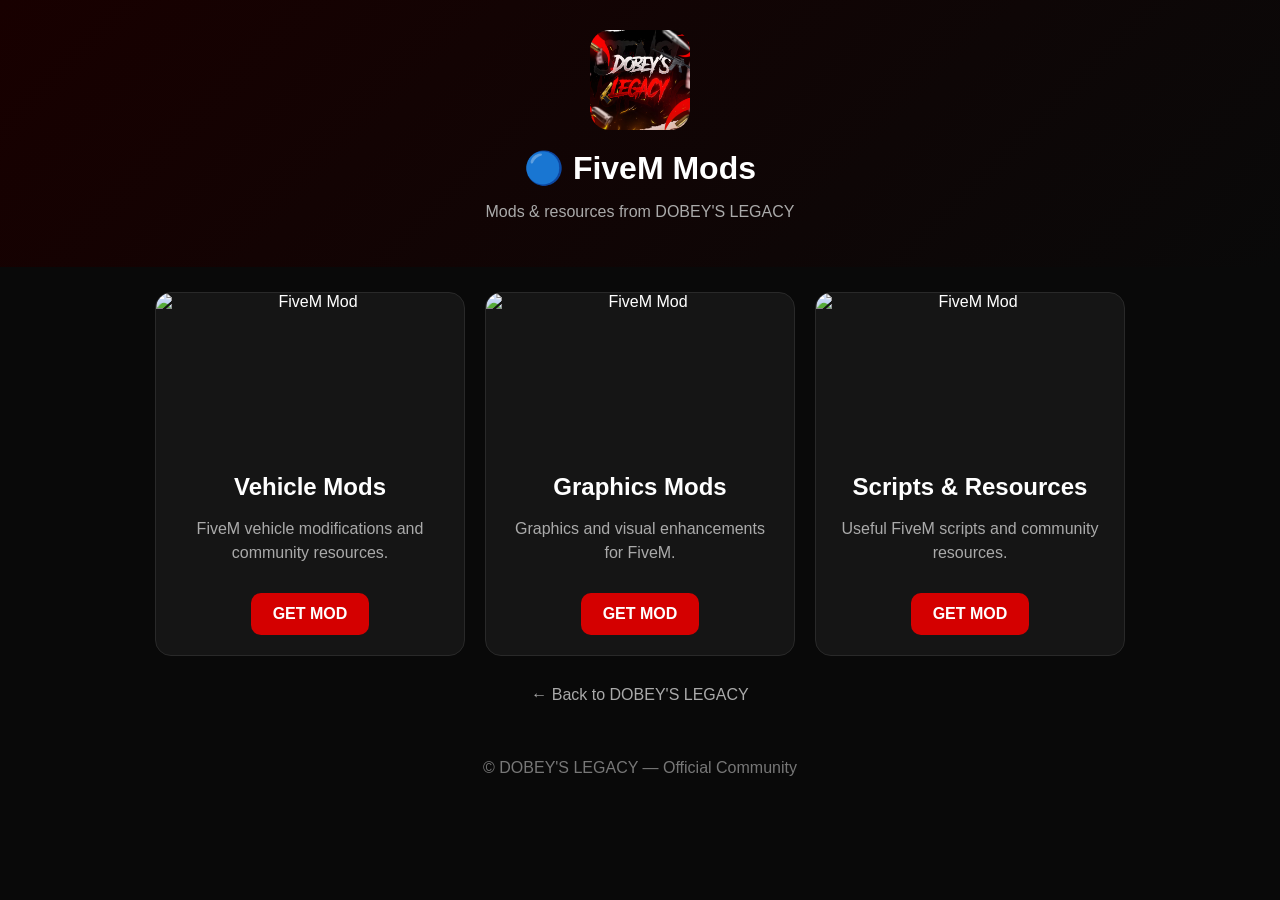
==== fivem.html @ 718fe24e "Rename Fivem.html to fivem.html" ====
<!DOCTYPE html>
<html lang="en">
<head>
    <meta charset="UTF-8">
    <meta name="viewport" content="width=device-width, initial-scale=1.0">

    <title>FiveM Mods | DOBEY'S LEGACY</title>
    <meta name="description" content="Explore FiveM mods and resources from DOBEY'S LEGACY.">

    <style>
        * {
            box-sizing: border-box;
        }

        body {
            margin: 0;
            font-family: Arial, sans-serif;
            background: #090909;
            color: #fff;
            text-align: center;
        }

        header {
            padding: 30px 15px;
            background: linear-gradient(135deg, #180000, #090909);
        }

        .logo {
            width: 100px;
            height: 100px;
            object-fit: contain;
            border-radius: 20px;
        }

        h1 {
            margin: 15px 0 8px;
            font-size: 32px;
        }

        header p {
            color: #aaa;
        }

        .container {
            max-width: 1000px;
            margin: auto;
            padding: 25px 15px;
        }

        .mods {
            display: grid;
            grid-template-columns: repeat(auto-fit, minmax(250px, 1fr));
            gap: 20px;
        }

        .mod-card {
            background: #151515;
            border: 1px solid #292929;
            border-radius: 16px;
            overflow: hidden;
            transition: 0.25s;
        }

        .mod-card:hover {
            transform: translateY(-5px);
            border-color: #d40000;
        }

        .mod-image {
            width: 100%;
            height: 160px;
            object-fit: cover;
            display: block;
        }

        .mod-content {
            padding: 20px;
        }

        .mod-content h2 {
            margin: 0 0 8px;
        }

        .mod-content p {
            color: #aaa;
            line-height: 1.5;
        }

        .btn {
            display: inline-block;
            margin-top: 12px;
            padding: 12px 22px;
            border-radius: 10px;
            background: #d40000;
            color: white;
            text-decoration: none;
            font-weight: bold;
        }

        .btn:hover {
            background: #ff1a1a;
        }

        .back {
            display: inline-block;
            margin-top: 30px;
            color: #aaa;
            text-decoration: none;
        }

        footer {
            padding: 30px 15px;
            color: #777;
        }
    </style>
</head>

<body>

<header>

    <img
        class="logo"
        src="logo.png"
        alt="DOBEY'S LEGACY Logo"
    >

    <h1>🔵 FiveM Mods</h1>

    <p>Mods & resources from DOBEY'S LEGACY</p>

</header>


<div class="container">

    <div class="mods">


        <!-- FiveM Mod 1 -->

        <div class="mod-card">

            <img
                class="mod-image"
                src="https://placehold.co/800x450/151515/ffffff?text=FiveM+MOD"
                alt="FiveM Mod"
            >

            <div class="mod-content">

                <h2>Vehicle Mods</h2>

                <p>
                    FiveM vehicle modifications and
                    community resources.
                </p>

                <a
                    class="btn"
                    href="https://discord.gg/ECQZhRkccJ"
                    target="_blank"
                >
                    GET MOD
                </a>

            </div>

        </div>



        <!-- FiveM Mod 2 -->

        <div class="mod-card">

            <img
                class="mod-image"
                src="https://placehold.co/800x450/151515/ffffff?text=FiveM+MOD"
                alt="FiveM Mod"
            >

            <div class="mod-content">

                <h2>Graphics Mods</h2>

                <p>
                    Graphics and visual enhancements
                    for FiveM.
                </p>

                <a
                    class="btn"
                    href="https://discord.gg/ECQZhRkccJ"
                    target="_blank"
                >
                    GET MOD
                </a>

            </div>

        </div>



        <!-- FiveM Mod 3 -->

        <div class="mod-card">

            <img
                class="mod-image"
                src="https://placehold.co/800x450/151515/ffffff?text=FiveM+MOD"
                alt="FiveM Mod"
            >

            <div class="mod-content">

                <h2>Scripts & Resources</h2>

                <p>
                    Useful FiveM scripts and
                    community resources.
                </p>

                <a
                    class="btn"
                    href="https://discord.gg/ECQZhRkccJ"
                    target="_blank"
                >
                    GET MOD
                </a>

            </div>

        </div>



    </div>


    <a
        class="back"
        href="index.html"
    >
        ← Back to DOBEY'S LEGACY
    </a>

</div>


<footer>

    © DOBEY'S LEGACY — Official Community

</footer>

</body>
</html>
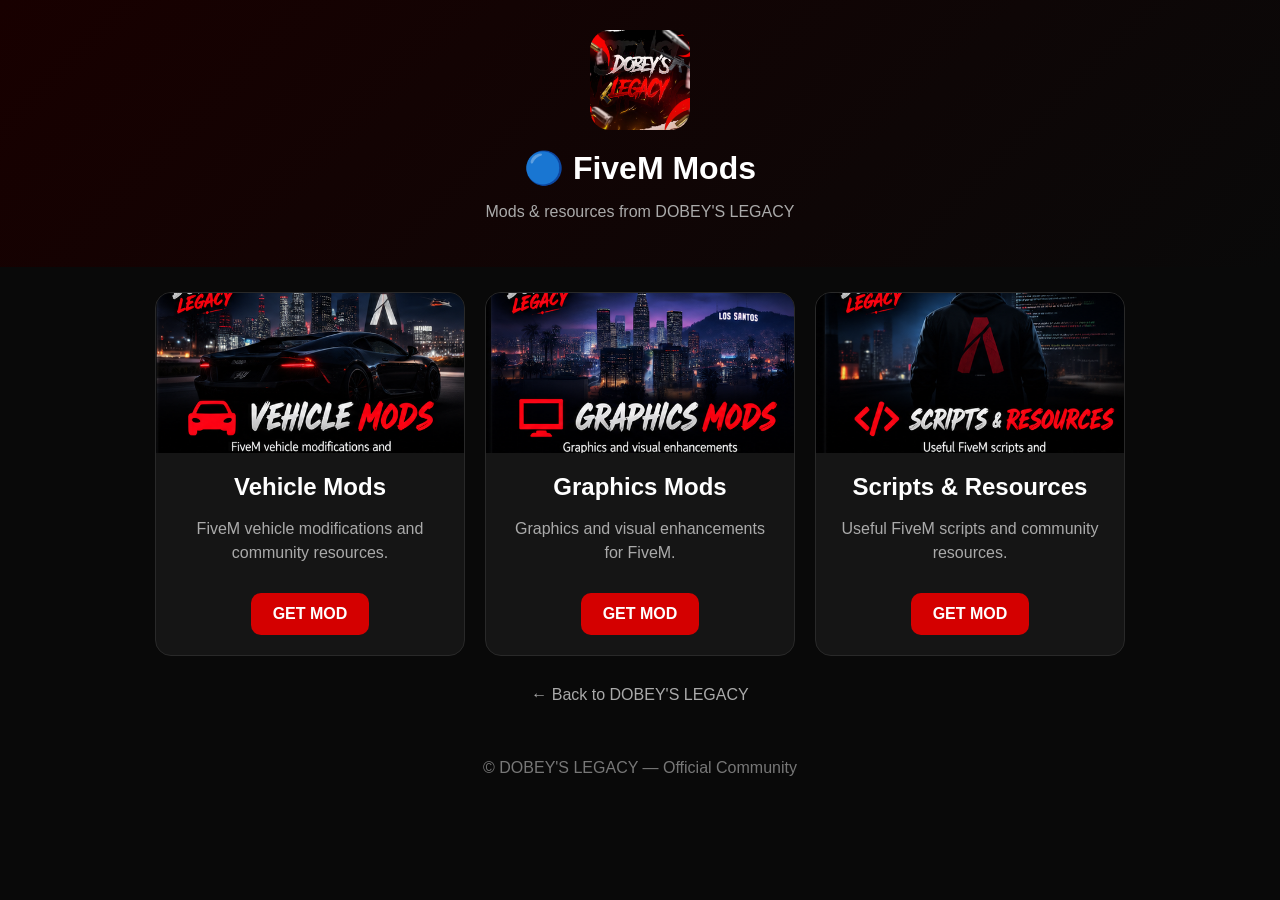
==== commit 22c83e28: "Update fivem.html" ====
--- a/fivem.html
+++ b/fivem.html
@@ -131,20 +131,18 @@
 
 </header>
 
-
 <div class="container">
 
     <div class="mods">
 
-
-        <!-- FiveM Mod 1 -->
+        <!-- FiveM Vehicle Mods -->
 
         <div class="mod-card">
 
             <img
                 class="mod-image"
-                src="https://placehold.co/800x450/151515/ffffff?text=FiveM+MOD"
-                alt="FiveM Mod"
+                src="fivem-vehicle-mods.png"
+                alt="FiveM Vehicle Mods"
             >
 
             <div class="mod-content">
@@ -168,16 +166,14 @@
 
         </div>
 
-
-
-        <!-- FiveM Mod 2 -->
+        <!-- FiveM Graphics Mods -->
 
         <div class="mod-card">
 
             <img
                 class="mod-image"
-                src="https://placehold.co/800x450/151515/ffffff?text=FiveM+MOD"
-                alt="FiveM Mod"
+                src="fivem-graphics-mods.png"
+                alt="FiveM Graphics Mods"
             >
 
             <div class="mod-content">
@@ -201,16 +197,14 @@
 
         </div>
 
-
-
-        <!-- FiveM Mod 3 -->
+        <!-- FiveM Scripts & Resources -->
 
         <div class="mod-card">
 
             <img
                 class="mod-image"
-                src="https://placehold.co/800x450/151515/ffffff?text=FiveM+MOD"
-                alt="FiveM Mod"
+                src="fivem-scripts-resources.png"
+                alt="FiveM Scripts and Resources"
             >
 
             <div class="mod-content">
@@ -234,10 +228,7 @@
 
         </div>
 
-
-
     </div>
-
 
     <a
         class="back"
@@ -248,7 +239,6 @@
 
 </div>
 
-
 <footer>
 
     © DOBEY'S LEGACY — Official Community
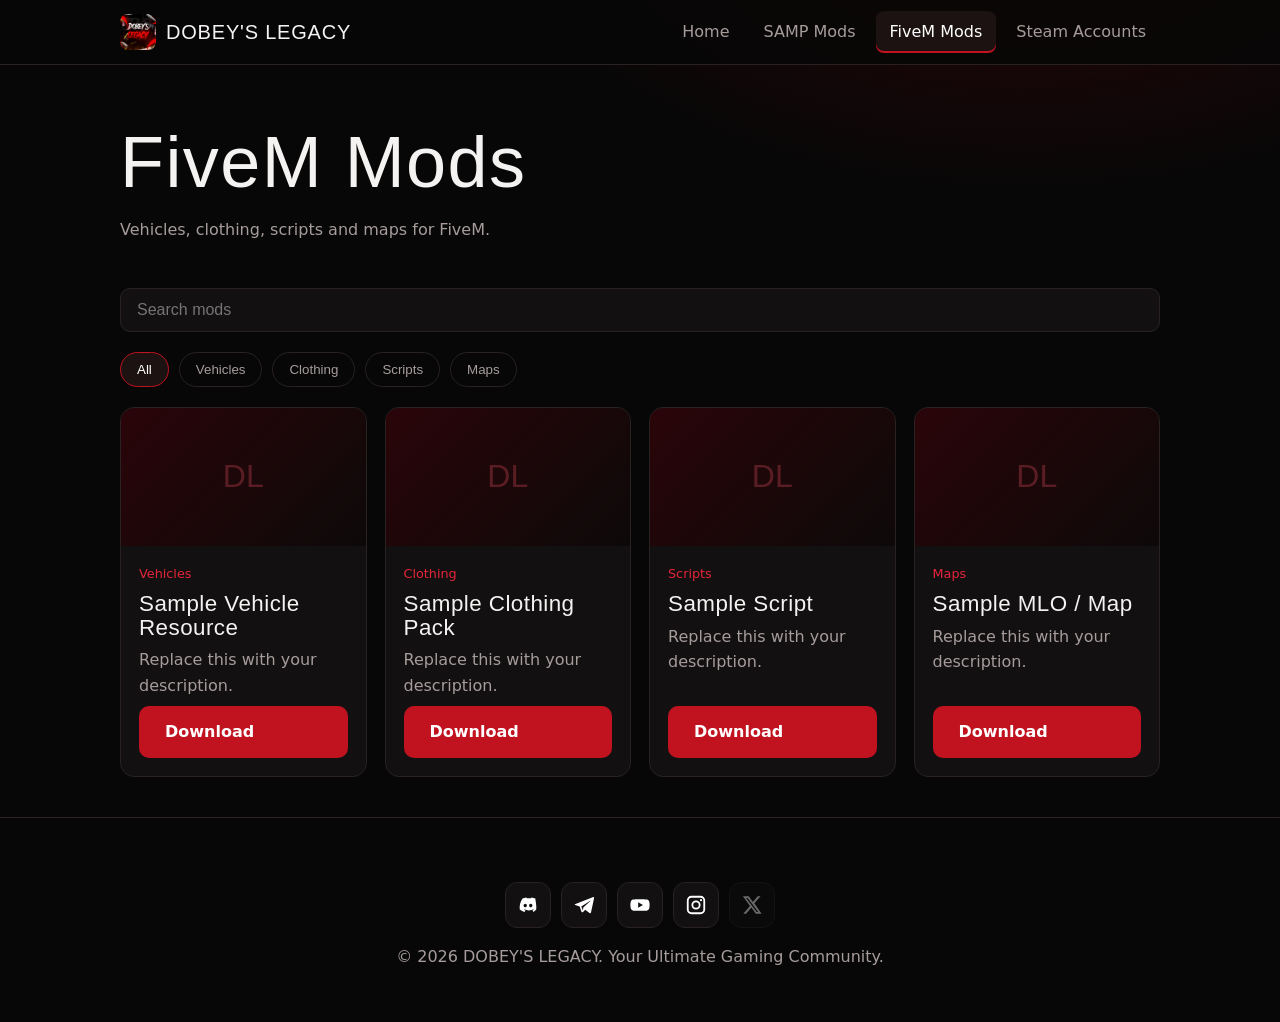
==== commit d830ff9a: "Add files via upload" ====
--- a/fivem.html
+++ b/fivem.html
@@ -1,249 +1,10 @@
-<!DOCTYPE html>
-<html lang="en">
-<head>
-    <meta charset="UTF-8">
-    <meta name="viewport" content="width=device-width, initial-scale=1.0">
-
-    <title>FiveM Mods | DOBEY'S LEGACY</title>
-    <meta name="description" content="Explore FiveM mods and resources from DOBEY'S LEGACY.">
-
-    <style>
-        * {
-            box-sizing: border-box;
-        }
-
-        body {
-            margin: 0;
-            font-family: Arial, sans-serif;
-            background: #090909;
-            color: #fff;
-            text-align: center;
-        }
-
-        header {
-            padding: 30px 15px;
-            background: linear-gradient(135deg, #180000, #090909);
-        }
-
-        .logo {
-            width: 100px;
-            height: 100px;
-            object-fit: contain;
-            border-radius: 20px;
-        }
-
-        h1 {
-            margin: 15px 0 8px;
-            font-size: 32px;
-        }
-
-        header p {
-            color: #aaa;
-        }
-
-        .container {
-            max-width: 1000px;
-            margin: auto;
-            padding: 25px 15px;
-        }
-
-        .mods {
-            display: grid;
-            grid-template-columns: repeat(auto-fit, minmax(250px, 1fr));
-            gap: 20px;
-        }
-
-        .mod-card {
-            background: #151515;
-            border: 1px solid #292929;
-            border-radius: 16px;
-            overflow: hidden;
-            transition: 0.25s;
-        }
-
-        .mod-card:hover {
-            transform: translateY(-5px);
-            border-color: #d40000;
-        }
-
-        .mod-image {
-            width: 100%;
-            height: 160px;
-            object-fit: cover;
-            display: block;
-        }
-
-        .mod-content {
-            padding: 20px;
-        }
-
-        .mod-content h2 {
-            margin: 0 0 8px;
-        }
-
-        .mod-content p {
-            color: #aaa;
-            line-height: 1.5;
-        }
-
-        .btn {
-            display: inline-block;
-            margin-top: 12px;
-            padding: 12px 22px;
-            border-radius: 10px;
-            background: #d40000;
-            color: white;
-            text-decoration: none;
-            font-weight: bold;
-        }
-
-        .btn:hover {
-            background: #ff1a1a;
-        }
-
-        .back {
-            display: inline-block;
-            margin-top: 30px;
-            color: #aaa;
-            text-decoration: none;
-        }
-
-        footer {
-            padding: 30px 15px;
-            color: #777;
-        }
-    </style>
-</head>
-
-<body>
-
-<header>
-
-    <img
-        class="logo"
-        src="logo.png"
-        alt="DOBEY'S LEGACY Logo"
-    >
-
-    <h1>🔵 FiveM Mods</h1>
-
-    <p>Mods & resources from DOBEY'S LEGACY</p>
-
-</header>
-
-<div class="container">
-
-    <div class="mods">
-
-        <!-- FiveM Vehicle Mods -->
-
-        <div class="mod-card">
-
-            <img
-                class="mod-image"
-                src="fivem-vehicle-mods.png"
-                alt="FiveM Vehicle Mods"
-            >
-
-            <div class="mod-content">
-
-                <h2>Vehicle Mods</h2>
-
-                <p>
-                    FiveM vehicle modifications and
-                    community resources.
-                </p>
-
-                <a
-                    class="btn"
-                    href="https://discord.gg/ECQZhRkccJ"
-                    target="_blank"
-                >
-                    GET MOD
-                </a>
-
-            </div>
-
-        </div>
-
-        <!-- FiveM Graphics Mods -->
-
-        <div class="mod-card">
-
-            <img
-                class="mod-image"
-                src="fivem-graphics-mods.png"
-                alt="FiveM Graphics Mods"
-            >
-
-            <div class="mod-content">
-
-                <h2>Graphics Mods</h2>
-
-                <p>
-                    Graphics and visual enhancements
-                    for FiveM.
-                </p>
-
-                <a
-                    class="btn"
-                    href="https://discord.gg/ECQZhRkccJ"
-                    target="_blank"
-                >
-                    GET MOD
-                </a>
-
-            </div>
-
-        </div>
-
-        <!-- FiveM Scripts & Resources -->
-
-        <div class="mod-card">
-
-            <img
-                class="mod-image"
-                src="fivem-scripts-resources.png"
-                alt="FiveM Scripts and Resources"
-            >
-
-            <div class="mod-content">
-
-                <h2>Scripts & Resources</h2>
-
-                <p>
-                    Useful FiveM scripts and
-                    community resources.
-                </p>
-
-                <a
-                    class="btn"
-                    href="https://discord.gg/ECQZhRkccJ"
-                    target="_blank"
-                >
-                    GET MOD
-                </a>
-
-            </div>
-
-        </div>
-
-    </div>
-
-    <a
-        class="back"
-        href="index.html"
-    >
-        ← Back to DOBEY'S LEGACY
-    </a>
-
-</div>
-
-<footer>
-
-    © DOBEY'S LEGACY — Official Community
-
-</footer>
-
-</body>
-</html>
+<!DOCTYPE html><html lang="en"><head><meta charset="UTF-8"><meta name="viewport" content="width=device-width,initial-scale=1">
+<meta name="google-site-verification" content="qnqwQW4sgXmiWNY7W2goeDCItROuR0B85_DJ6a-wslQ">
+<title>FiveM Mods | DOBEY'S LEGACY</title><meta name="description" content="Vehicles, clothing, scripts and maps for FiveM."><meta name="robots" content="index, follow">
+<meta property="og:title" content="FiveM Mods | DOBEY'S LEGACY"><meta property="og:description" content="Vehicles, clothing, scripts and maps for FiveM."><meta property="og:type" content="website">
+<meta property="og:url" content="https://dobeyslegacy.github.io/DobeysLegacyWebsite/"><meta name="theme-color" content="#070707">
+<link rel="icon" href="logo.png"><link rel="stylesheet" href="style.css"></head><body data-page="fivem">
+<main><div class="wrap"><div class="page-head"><h1>FiveM Mods</h1><p>Vehicles, clothing, scripts and maps for FiveM.</p></div>
+<div class="tools"><input id="q" type="search" placeholder="Search mods" aria-label="Search mods"></div>
+<div class="tools" id="chips"></div><div class="grid" id="list"></div></div></main>
+<footer></footer><script src="data.js"></script><script src="main.js"></script></body></html>
--- a/style.css
+++ b/style.css
@@ -0,0 +1,66 @@
+:root{--bg:#070707;--panel:#121010;--line:#2a2222;--red:#c1121f;--red2:#e5253a;--text:#f5f2f2;--mute:#a79c9c}
+*{box-sizing:border-box}html{scroll-behavior:smooth}
+body{margin:0;background:radial-gradient(900px 500px at 80% -10%,#2a0509 0,transparent 60%),var(--bg);color:var(--text);font:16px/1.6 "Segoe UI",system-ui,sans-serif;animation:in .45s both}
+body.leave{opacity:0;transition:opacity .25s}
+@keyframes in{from{opacity:0}}
+a{color:inherit}
+:focus-visible{outline:2px solid var(--red2);outline-offset:3px}
+h1,h2,h3{font-family:Impact,"Arial Narrow Bold",Haettenschweiler,sans-serif;font-weight:400;letter-spacing:.02em;line-height:1.05;margin:0}
+.wrap{max-width:1080px;margin:auto;padding:0 20px}
+/* loader */
+#loader{position:fixed;inset:0;background:var(--bg);display:grid;place-items:center;z-index:99;transition:opacity .4s}
+#loader.done{opacity:0;pointer-events:none}
+#loader img{width:90px;animation:pulse 1.2s infinite}
+@keyframes pulse{50%{transform:scale(1.1);filter:drop-shadow(0 0 18px #c1121f)}}
+/* nav */
+nav{position:sticky;top:0;z-index:20;background:rgba(7,7,7,.8);backdrop-filter:blur(12px);border-bottom:1px solid var(--line)}
+nav .wrap{display:flex;align-items:center;justify-content:space-between;height:64px}
+.brand{display:flex;align-items:center;gap:10px;text-decoration:none;font:1.25rem Impact,sans-serif;letter-spacing:.04em}
+.brand img{width:36px;height:36px;border-radius:8px;object-fit:contain}
+.links{display:flex;gap:6px}
+.links a{padding:8px 14px;border-radius:8px;text-decoration:none;color:var(--mute);transition:.2s}
+.links a:hover,.links a.on{color:#fff;background:#1c1212}
+.links a.on{box-shadow:inset 0 -2px var(--red)}
+#burger{display:none;background:none;border:1px solid var(--line);color:#fff;border-radius:8px;padding:8px 12px;font-size:18px}
+@media(max-width:700px){#burger{display:block}.links{display:none;position:absolute;top:64px;left:0;right:0;flex-direction:column;background:#0b0808;padding:10px 20px;border-bottom:1px solid var(--line)}.links.open{display:flex}}
+/* buttons */
+.btn{display:inline-block;padding:13px 26px;border-radius:10px;background:var(--red);color:#fff;font-weight:700;text-decoration:none;border:0;cursor:pointer;font-size:1rem;transition:.2s}
+.btn:hover{background:var(--red2);transform:translateY(-2px)}
+.btn.ghost{background:transparent;border:1px solid var(--line)}.btn.ghost:hover{border-color:var(--red)}
+.btn.off{background:#2a2222;color:var(--mute);pointer-events:none}
+/* hero */
+.hero{padding:90px 0 70px;text-align:left}
+.hero h1{font-size:clamp(3.2rem,12vw,8rem)}
+.hero h1 span{display:block;color:transparent;-webkit-text-stroke:2px var(--red)}
+.hero p{font-size:1.2rem;color:var(--mute);max-width:420px;margin:18px 0 28px}
+.socials{display:flex;gap:10px;flex-wrap:wrap;margin-top:28px}
+.soc{display:grid;place-items:center;width:46px;height:46px;border:1px solid var(--line);border-radius:12px;transition:.2s;background:var(--panel)}
+.soc:hover{border-color:var(--red);background:#1c1212;transform:translateY(-3px)}
+.soc svg{width:22px;height:22px;fill:#fff}.soc.soon{opacity:.4}
+/* sections */
+section{padding:50px 0}
+h2.t{font-size:2.2rem;margin-bottom:24px;display:flex;align-items:center;gap:14px}
+h2.t::after{content:"";flex:1;height:1px;background:var(--line)}
+.grid{display:grid;grid-template-columns:repeat(auto-fit,minmax(240px,1fr));gap:18px}
+.card{background:var(--panel);border:1px solid var(--line);border-radius:14px;overflow:hidden;display:flex;flex-direction:column;transition:.25s}
+.card:hover{border-color:var(--red);transform:translateY(-4px)}
+.thumb{aspect-ratio:16/9;background:linear-gradient(135deg,#2a0509,#0d0909);display:grid;place-items:center;font:2rem Impact,sans-serif;color:#5a1d24}
+.thumb img{width:100%;height:100%;object-fit:cover}
+.body{padding:18px;display:flex;flex-direction:column;gap:8px;flex:1}
+.body h3{font-size:1.4rem}.body p{margin:0;color:var(--mute);flex:1}
+.tag{font-size:.8rem;color:var(--red2)}
+.cat{padding:28px}.cat h3{font-size:1.9rem}.cat p{color:var(--mute)}
+.stats{display:flex;gap:40px;flex-wrap:wrap}
+.stat b{display:block;font:3.4rem Impact,sans-serif;color:var(--red2)}.stat span{color:var(--mute)}
+.feat{display:grid;grid-template-columns:1fr 1fr;gap:18px}
+@media(max-width:700px){.feat{grid-template-columns:1fr}}
+/* tools */
+.page-head{padding:60px 0 10px}.page-head h1{font-size:clamp(2.6rem,8vw,4.5rem)}.page-head p{color:var(--mute)}
+.tools{display:flex;gap:10px;flex-wrap:wrap;margin:20px 0}
+#q{flex:1;min-width:200px;padding:12px 16px;border-radius:10px;border:1px solid var(--line);background:var(--panel);color:#fff;font-size:1rem}
+.chip{padding:9px 16px;border-radius:99px;border:1px solid var(--line);background:none;color:var(--mute);cursor:pointer;transition:.2s}
+.chip:hover,.chip.on{color:#fff;border-color:var(--red);background:#1c1212}
+.empty{color:var(--mute);padding:30px 0}
+footer{border-top:1px solid var(--line);margin-top:40px;padding:36px 0;color:var(--mute);text-align:center}
+footer .socials{justify-content:center}
+@media(prefers-reduced-motion:reduce){*{animation:none!important;transition:none!important}html{scroll-behavior:auto}}
